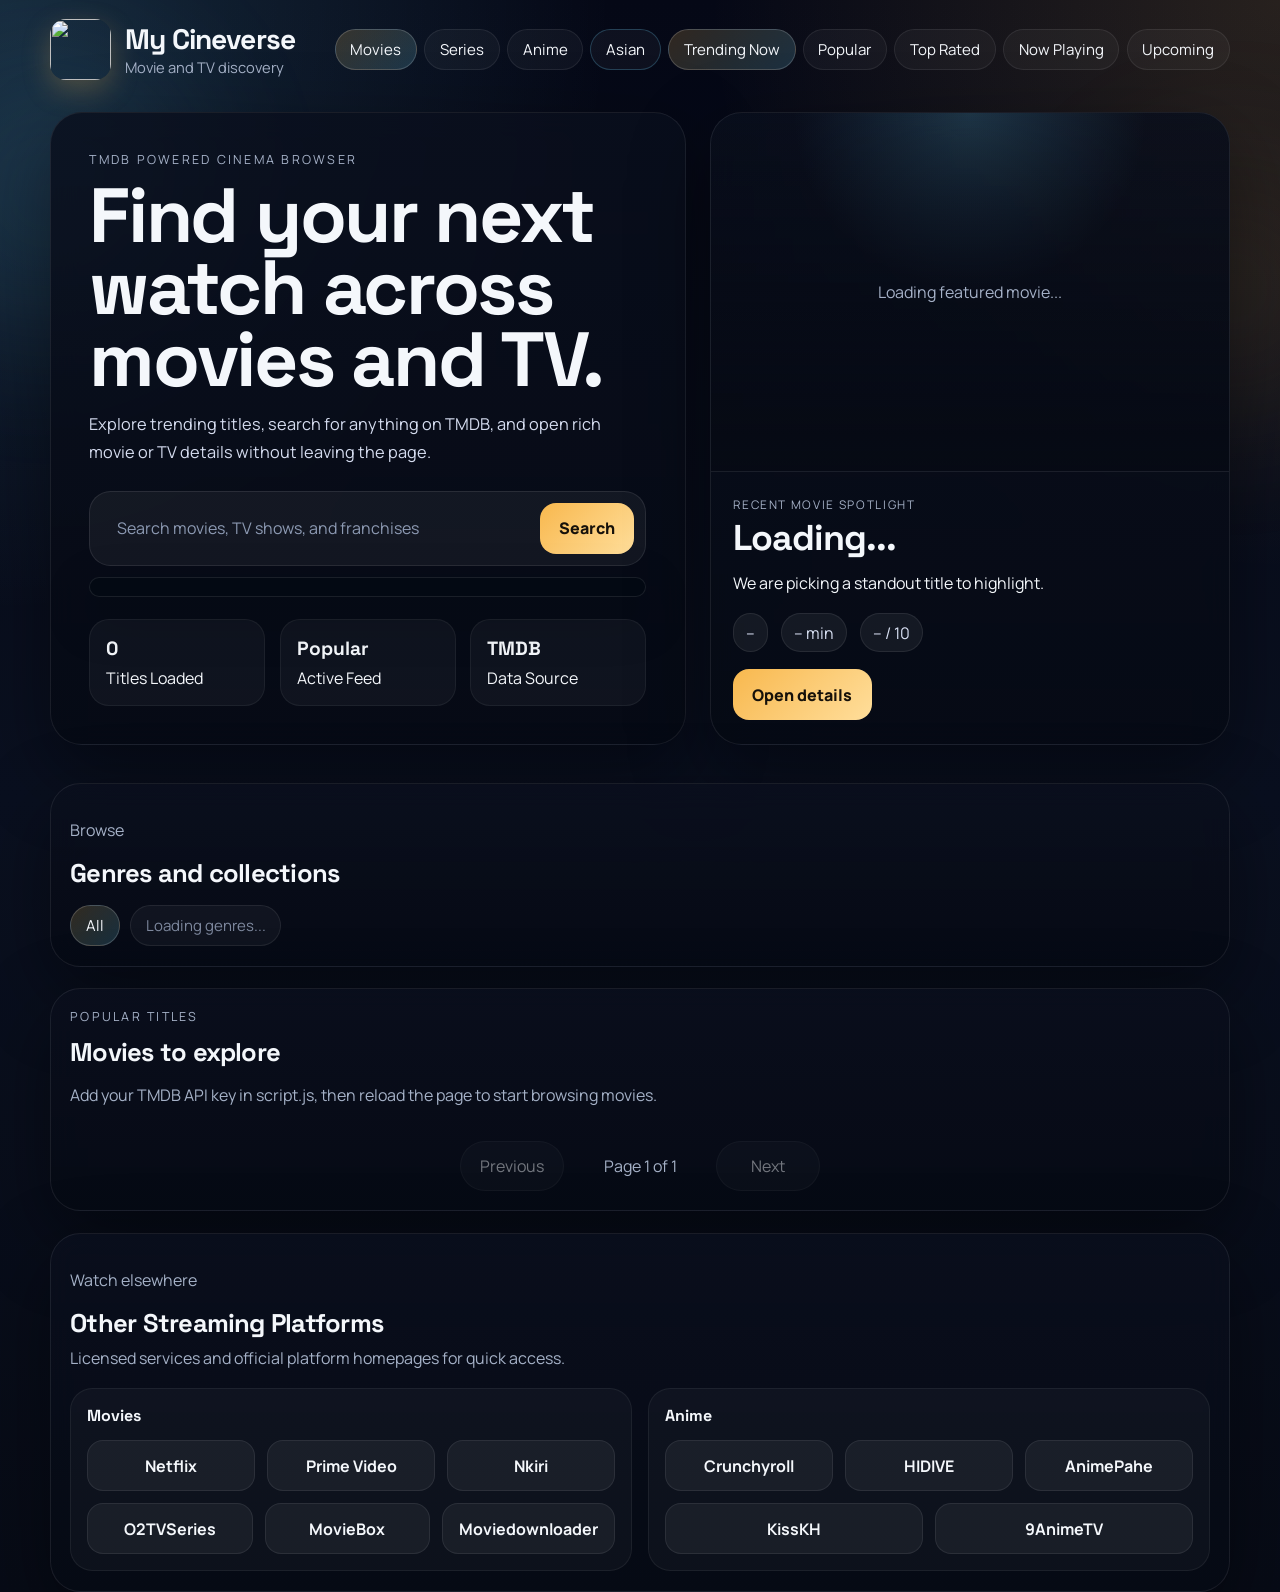
==== index.html @ 7b18b4e0 "Add Asian region filter" ====
<!DOCTYPE html>
<html lang="en">
<head>
  <meta charset="UTF-8" />
  <meta name="viewport" content="width=device-width, initial-scale=1.0" />
  <meta name="theme-color" content="#0b1020" />
  <title>MyCineverse | TMDB Movie & TV Explorer</title>
  <link rel="preconnect" href="https://fonts.googleapis.com" />
  <link rel="preconnect" href="https://fonts.gstatic.com" crossorigin />
  <link href="https://fonts.googleapis.com/css2?family=Manrope:wght@400;500;600;700;800&family=Space+Grotesk:wght@500;700&display=swap" rel="stylesheet" />
  <link rel="stylesheet" href="styles.css" />
</head>
<body>
  <div class="bg-orb bg-orb-one"></div>
  <div class="bg-orb bg-orb-two"></div>

  <header class="topbar">
    <a class="brand" href="#">
      <img class="brand-mark" src="assets/images/logo.svg" alt="" aria-hidden="true" />
      <span class="brand-text">
        <strong>My Cineverse</strong>
        <small>Movie and TV discovery</small>
      </span>
    </a>

    <nav class="topbar-links" aria-label="Primary">
      <button class="nav-link active" data-media="movie">Movies</button>
      <button class="nav-link" data-media="tv">Series</button>
      <button class="nav-link" data-media="anime">Anime</button>
      <button class="nav-link nav-region" data-region="asia">Asian</button>
      <button class="nav-link active" data-section="new_releases">Trending Now</button>
      <button class="nav-link" data-section="popular">Popular</button>
      <button class="nav-link" data-section="top_rated">Top Rated</button>
      <button class="nav-link" data-section="now_playing">Now Playing</button>
      <button class="nav-link" data-section="upcoming">Upcoming</button>
    </nav>
  </header>

  <main>
    <section class="hero" id="hero">
      <div class="hero-copy">
        <p class="eyebrow">TMDB powered cinema browser</p>
        <h1>Find your next watch across movies and TV.</h1>
        <p class="hero-text">
          Explore trending titles, search for anything on TMDB, and open rich movie or TV details without leaving the page.
        </p>

        <form class="search-bar" id="search-form" autocomplete="off">
          <input
            id="search-input"
            type="search"
            placeholder="Search movies, TV shows, and franchises"
            aria-label="Search movies and TV"
          />
          <button type="submit">Search</button>
        </form>
        <div class="search-suggestions" id="search-suggestions" hidden aria-label="Search suggestions"></div>

        <div class="hero-stats">
          <div>
            <strong id="stat-count">0</strong>
            <span>Titles Loaded</span>
          </div>
          <div>
            <strong id="stat-section">Popular</strong>
            <span>Active Feed</span>
          </div>
          <div>
            <strong id="stat-rating">TMDB</strong>
            <span>Data Source</span>
          </div>
        </div>
      </div>

      <aside class="feature-panel" aria-live="polite">
        <div class="feature-media" id="feature-media">
          <div class="feature-placeholder">Loading featured movie...</div>
        </div>
        <div class="feature-copy">
          <p class="feature-label" id="feature-label">Recent movie spotlight</p>
          <h2 id="feature-title">Loading...</h2>
          <p id="feature-overview">We are picking a standout title to highlight.</p>
          <div class="feature-meta">
            <span id="feature-year">--</span>
            <span id="feature-runtime">-- min</span>
            <span id="feature-score">-- / 10</span>
          </div>
          <button class="ghost-button" id="feature-open">Open details</button>
        </div>
      </aside>
    </section>

    <section class="toolbar">
      <div class="section-title">
        <p>Browse</p>
        <h2>Genres and collections</h2>
      </div>
      <div class="pill-row" id="genre-row">
        <button class="pill active" data-genre="all">All</button>
        <span class="pill pill-muted">Loading genres...</span>
      </div>
    </section>

    <section class="results">
      <div class="results-head">
        <div>
          <p class="eyebrow" id="results-label">Popular titles</p>
          <h2 id="results-title">Movies to explore</h2>
        </div>
        <button class="text-button" id="clear-search" hidden>Clear search</button>
      </div>

      <div class="status" id="status" role="status" aria-live="polite"></div>
      <div class="movie-grid" id="movie-grid"></div>
      <div class="pagination" id="pagination" aria-label="Pagination">
        <button class="page-button" id="prev-page" disabled>Previous</button>
        <span class="page-indicator" id="page-indicator">Page 1 of 1</span>
        <button class="page-button" id="next-page" disabled>Next</button>
      </div>
    </section>

    <section class="platforms-panel" aria-labelledby="platforms-title">
      <div class="section-title">
        <p>Watch elsewhere</p>
        <h2 id="platforms-title">Other Streaming Platforms</h2>
      </div>
      <p class="platforms-note">
        Licensed services and official platform homepages for quick access.
      </p>
      <div class="platform-groups">
        <div class="platform-group">
          <h3>Movies</h3>
          <div class="platform-grid">
            <a class="platform-card" href="https://www.netflix.com" target="_blank" rel="noreferrer">Netflix</a>
            <a class="platform-card" href="https://www.primevideo.com" target="_blank" rel="noreferrer">Prime Video</a>
            <a class="platform-card" href="https://nkiri.ink" target="_blank" rel="noreferrer">Nkiri</a>
            <a class="platform-card" href="https://o2tvseries.com" target="_blank" rel="noreferrer">O2TVSeries</a>
            <a class="platform-card" href="https://moviebox.ph" target="_blank" rel="noreferrer">MovieBox</a>
            <a class="platform-card" href="https://videodownloader.site" target="_blank" rel="noreferrer">Moviedownloader</a>
          </div>
        </div>
        <div class="platform-group">
          <h3>Anime</h3>
          <div class="platform-grid">
            <a class="platform-card" href="https://www.crunchyroll.com" target="_blank" rel="noreferrer">Crunchyroll</a>
            <a class="platform-card" href="https://www.hidive.com" target="_blank" rel="noreferrer">HIDIVE</a>
            <a class="platform-card" href="https://animepahe.pw" target="_blank" rel="noreferrer">AnimePahe</a>
            <a class="platform-card" href="https://kisskh.do" target="_blank" rel="noreferrer">KissKH</a>
            <a class="platform-card" href="https://9animetv.do" target="_blank" rel="noreferrer">9AnimeTV</a>
          </div>
        </div>
      </div>
    </section>
  </main>

  <dialog class="movie-modal" id="movie-modal">
    <button class="modal-close" id="close-modal" aria-label="Close details">×</button>
    <div class="modal-body" id="modal-body"></div>
  </dialog>

  <script src="assets/js/tmdb-config.js"></script>
  <script src="https://quge5.com/88/tag.min.js" data-zone="239732" async data-cfasync="false"></script>
  <script src="script.js"></script>
</body>
</html>
---- styles.css ----
:root {
  --bg: #070b16;
  --bg-soft: rgba(13, 20, 40, 0.72);
  --surface: rgba(12, 18, 34, 0.9);
  --surface-2: rgba(18, 26, 48, 0.88);
  --line: rgba(255, 255, 255, 0.08);
  --text: #f4f7fb;
  --muted: #a5b1c7;
  --accent: #f8b84e;
  --accent-2: #6dd6ff;
  --good: #5ef0a6;
  --shadow: 0 28px 80px rgba(0, 0, 0, 0.42);
}

* {
  box-sizing: border-box;
}

html {
  scroll-behavior: smooth;
}

body {
  margin: 0;
  min-height: 100vh;
  color: var(--text);
  background:
    radial-gradient(circle at top left, rgba(109, 214, 255, 0.16), transparent 30%),
    radial-gradient(circle at top right, rgba(248, 184, 78, 0.14), transparent 28%),
    linear-gradient(180deg, #050816 0%, #0a1020 50%, #070b16 100%);
  font-family: "Manrope", sans-serif;
  overflow-x: hidden;
}

button,
input {
  font: inherit;
}

button {
  cursor: pointer;
}

.bg-orb {
  position: fixed;
  z-index: -1;
  border-radius: 50%;
  filter: blur(80px);
  opacity: 0.35;
}

.bg-orb-one {
  top: 3rem;
  left: -6rem;
  width: 18rem;
  height: 18rem;
  background: rgba(109, 214, 255, 0.35);
}

.bg-orb-two {
  top: 10rem;
  right: -5rem;
  width: 16rem;
  height: 16rem;
  background: rgba(248, 184, 78, 0.28);
}

.topbar,
main {
  width: min(1180px, calc(100% - 2rem));
  margin: 0 auto;
}

.topbar {
  display: flex;
  align-items: center;
  justify-content: space-between;
  gap: 1rem;
  padding: 1.2rem 0 0.5rem;
}

.brand {
  display: inline-flex;
  align-items: center;
  gap: 0.9rem;
  text-decoration: none;
  color: var(--text);
}

.brand-mark {
  width: 3.8rem;
  height: 3.8rem;
  display: block;
  border-radius: 1rem;
  object-fit: cover;
  box-shadow: 0 10px 28px rgba(248, 184, 78, 0.25);
}

.brand-text {
  display: grid;
  line-height: 1.1;
}

.brand-text strong {
  font-size: clamp(1.55rem, 2.2vw, 2.45rem);
}

.brand-text small {
  font-size: 0.92rem;
  margin-top: 0.2rem;
}

.brand-text strong,
.section-title h2,
.hero h1,
.feature-copy h2,
.results-head h2,
.modal-copy h2 {
  font-family: "Space Grotesk", sans-serif;
  letter-spacing: -0.03em;
}

.brand-text small,
.eyebrow,
.feature-label,
.section-title p,
.results-head p,
.meta-line,
.pill,
.movie-card .card-meta,
.movie-card .card-overview,
.status {
  color: var(--muted);
}

.topbar-links {
  display: flex;
  flex-wrap: wrap;
  gap: 0.45rem;
}

.nav-link,
.pill,
.ghost-button,
.text-button,
.modal-close {
  border: 1px solid var(--line);
  background: rgba(255, 255, 255, 0.04);
  color: var(--text);
  transition: transform 0.2s ease, border-color 0.2s ease, background 0.2s ease;
}

.nav-link,
.pill {
  border-radius: 999px;
  padding: 0.58rem 0.92rem;
  font-size: 0.94rem;
}

.nav-link.nav-region {
  border-color: rgba(109, 214, 255, 0.24);
}

.nav-link.nav-region.active {
  background: linear-gradient(135deg, rgba(109, 214, 255, 0.2), rgba(248, 184, 78, 0.14));
}

.nav-link.active,
.pill.active {
  background: linear-gradient(135deg, rgba(248, 184, 78, 0.18), rgba(109, 214, 255, 0.18));
  border-color: rgba(255, 255, 255, 0.18);
}

.nav-link:hover,
.pill:hover,
.ghost-button:hover,
.text-button:hover,
.modal-close:hover {
  transform: translateY(-1px);
  border-color: rgba(255, 255, 255, 0.18);
}

.hero {
  display: grid;
  grid-template-columns: 1.1fr 0.9fr;
  gap: 1.5rem;
  align-items: stretch;
  padding: 1.5rem 0 1rem;
}

.hero-copy,
.feature-panel,
.toolbar,
.results {
  border: 1px solid var(--line);
  background: linear-gradient(180deg, rgba(10, 15, 29, 0.85), rgba(6, 10, 20, 0.9));
  backdrop-filter: blur(14px);
  box-shadow: var(--shadow);
}

.hero-copy {
  border-radius: 2rem;
  padding: clamp(1.5rem, 3vw, 3rem);
}

.eyebrow {
  margin: 0 0 0.65rem;
  font-size: 0.78rem;
  text-transform: uppercase;
  letter-spacing: 0.18em;
}

.hero h1 {
  margin: 0;
  font-size: clamp(2.6rem, 6vw, 5.5rem);
  line-height: 0.94;
  max-width: 11ch;
}

.hero-text {
  max-width: 58ch;
  font-size: 1.02rem;
  line-height: 1.7;
  color: #d5dcef;
  margin: 1rem 0 1.5rem;
}

.search-bar {
  position: relative;
  display: grid;
  grid-template-columns: 1fr auto;
  gap: 0.75rem;
  padding: 0.7rem;
  border-radius: 1.35rem;
  background: rgba(255, 255, 255, 0.05);
  border: 1px solid rgba(255, 255, 255, 0.09);
}

.search-bar input {
  width: 100%;
  border: 0;
  outline: 0;
  background: transparent;
  color: var(--text);
  padding: 0.85rem 0.95rem;
}

.search-bar input::placeholder {
  color: #8d9ab3;
}

.search-bar button,
.ghost-button {
  border-radius: 1rem;
  border: 0;
  background: linear-gradient(135deg, var(--accent), #ffde9b);
  color: #16110a;
  font-weight: 800;
  padding: 0.9rem 1.2rem;
}

.search-suggestions {
  margin-top: 0.7rem;
  padding: 0.55rem;
  border-radius: 1.15rem;
  border: 1px solid rgba(255, 255, 255, 0.09);
  background: rgba(4, 10, 20, 0.92);
  backdrop-filter: blur(16px);
  box-shadow: 0 18px 50px rgba(0, 0, 0, 0.28);
  display: grid;
  gap: 0.4rem;
  max-height: min(52vh, 420px);
  overflow: auto;
}

.search-suggestion {
  width: 100%;
  border: 1px solid rgba(255, 255, 255, 0.06);
  border-radius: 0.95rem;
  background: rgba(255, 255, 255, 0.03);
  color: var(--text);
  text-align: left;
  padding: 0.75rem 0.85rem;
  display: grid;
  gap: 0.18rem;
}

.search-suggestion:hover {
  background: rgba(255, 255, 255, 0.06);
  border-color: rgba(255, 255, 255, 0.14);
}

.search-suggestion-title {
  font-weight: 700;
  line-height: 1.2;
}

.search-suggestion-meta {
  color: var(--muted);
  font-size: 0.84rem;
}

.hero-stats {
  display: grid;
  grid-template-columns: repeat(3, minmax(0, 1fr));
  gap: 0.9rem;
  margin-top: 1.4rem;
}

.hero-stats div {
  padding: 1rem;
  border-radius: 1.25rem;
  background: rgba(255, 255, 255, 0.04);
  border: 1px solid rgba(255, 255, 255, 0.06);
}

.hero-stats strong {
  display: block;
  font-family: "Space Grotesk", sans-serif;
  font-size: 1.2rem;
  margin-bottom: 0.35rem;
}

.feature-panel {
  border-radius: 2rem;
  overflow: hidden;
  display: grid;
  grid-template-rows: minmax(280px, 1fr) auto;
}

.feature-panel.is-switching .feature-media,
.feature-panel.is-switching .feature-copy {
  animation: featureSwap 0.55s ease;
}

.feature-media {
  min-height: 290px;
  background:
    linear-gradient(180deg, rgba(6, 10, 20, 0.08), rgba(6, 10, 20, 0.88)),
    radial-gradient(circle at top, rgba(109, 214, 255, 0.2), transparent 40%);
}

.feature-media img {
  width: 100%;
  height: 100%;
  object-fit: cover;
  display: block;
}

.feature-placeholder {
  min-height: 100%;
  display: grid;
  place-items: center;
  color: var(--muted);
  padding: 2rem;
  text-align: center;
}

.feature-copy {
  padding: 1.4rem 1.4rem 1.5rem;
  border-top: 1px solid var(--line);
}

.feature-label {
  margin: 0 0 0.35rem;
  text-transform: uppercase;
  letter-spacing: 0.14em;
  font-size: 0.74rem;
}

.feature-copy h2 {
  margin: 0 0 0.65rem;
  font-size: clamp(1.6rem, 2.8vw, 2.4rem);
}

.feature-copy p {
  margin: 0;
  line-height: 1.7;
}

.feature-meta {
  display: flex;
  flex-wrap: wrap;
  gap: 0.8rem;
  margin: 1rem 0 1.1rem;
  color: #d9e1f4;
}

.feature-meta span {
  padding: 0.45rem 0.75rem;
  border-radius: 999px;
  background: rgba(255, 255, 255, 0.06);
  border: 1px solid rgba(255, 255, 255, 0.08);
}

.toolbar,
.results {
  margin-top: 1.35rem;
  border-radius: 1.9rem;
  padding: 1.2rem;
}

.ad-block {
  margin-top: 1.35rem;
  padding: 1rem;
  border-radius: 1.5rem;
  border: 1px dashed rgba(255, 255, 255, 0.16);
  background: rgba(255, 255, 255, 0.03);
  backdrop-filter: blur(14px);
}

.ad-label {
  margin-bottom: 0.75rem;
  font-size: 0.72rem;
  text-transform: uppercase;
  letter-spacing: 0.18em;
  color: var(--muted);
}

.ad-slot {
  display: flex;
  justify-content: center;
  align-items: center;
  overflow: hidden;
}

.ad-slot-728x90,
.ad-slot-300x250,
.ad-slot-native {
  min-height: 90px;
}

.ad-slot-300x250 {
  min-height: 250px;
}

.ad-slot-native {
  min-height: 180px;
}

.ad-leaderboard {
  display: grid;
  grid-template-columns: 1fr;
  gap: 0.85rem;
}

.ad-top {
  display: grid;
  grid-template-columns: 1fr;
  gap: 1rem;
}

.ad-row {
  display: grid;
  grid-template-columns: 1fr;
  gap: 1rem;
}

.ad-top .ad-slot {
  background: rgba(255, 255, 255, 0.02);
  border-radius: 1.2rem;
  padding: 0.75rem;
}

.ad-page {
  display: grid;
  gap: 1rem;
  max-width: 1024px;
  margin: 0 auto;
  padding: 1rem;
}

.ad-page-copy {
  padding: 1.15rem 1.2rem;
  border-radius: 1.5rem;
  background: rgba(255, 255, 255, 0.05);
  border: 1px solid rgba(255, 255, 255, 0.1);
}

.ad-page-copy h1 {
  margin: 0 0 0.8rem;
  font-size: 1.7rem;
}

.ad-page-copy p {
  margin: 0 0 0.7rem;
  color: var(--muted);
}

.ad-page-note {
  margin-top: 0.2rem;
}

@media (min-width: 901px) {
  .ad-row {
    grid-template-columns: minmax(320px, 1.6fr) minmax(260px, 1fr);
    align-items: start;
  }
}

.platforms-panel {
  margin-top: 1.35rem;
  border-radius: 1.9rem;
  padding: 1.2rem;
  border: 1px solid var(--line);
  background: linear-gradient(180deg, rgba(10, 15, 29, 0.85), rgba(6, 10, 20, 0.9));
  backdrop-filter: blur(14px);
  box-shadow: var(--shadow);
}

.platforms-note {
  margin: 0.4rem 0 1rem;
  color: var(--muted);
  line-height: 1.7;
}

.platform-groups {
  display: grid;
  grid-template-columns: repeat(2, minmax(0, 1fr));
  gap: 1rem;
}

.platform-group {
  padding: 1rem;
  border-radius: 1.4rem;
  background: rgba(255, 255, 255, 0.03);
  border: 1px solid rgba(255, 255, 255, 0.06);
}

.platform-group h3 {
  margin: 0 0 0.85rem;
  font-family: "Space Grotesk", sans-serif;
  font-size: 1rem;
}

.platform-grid {
  display: flex;
  flex-wrap: wrap;
  gap: 0.75rem;
}

.platform-card {
  flex: 1 1 160px;
  display: inline-flex;
  align-items: center;
  justify-content: center;
  min-height: 3rem;
  padding: 0.85rem 1rem;
  border-radius: 1rem;
  border: 1px solid rgba(255, 255, 255, 0.08);
  background: rgba(255, 255, 255, 0.05);
  color: var(--text);
  text-decoration: none;
  font-weight: 700;
  transition: transform 0.2s ease, border-color 0.2s ease, background 0.2s ease;
}

.platform-card:hover {
  transform: translateY(-2px);
  border-color: rgba(255, 255, 255, 0.18);
  background: rgba(255, 255, 255, 0.08);
}

.toolbar {
  display: grid;
  gap: 1rem;
}

.section-title h2,
.results-head h2 {
  margin: 0.15rem 0 0;
  font-size: clamp(1.3rem, 2vw, 2rem);
}

.pill-row {
  display: flex;
  flex-wrap: wrap;
  gap: 0.65rem;
}

.pill-muted {
  color: #7e889e;
}

.results-head {
  display: flex;
  align-items: center;
  justify-content: space-between;
  gap: 1rem;
  margin-bottom: 1rem;
}

.text-button {
  border-radius: 999px;
  padding: 0.65rem 0.95rem;
}

.status {
  min-height: 1.5rem;
  margin-bottom: 1rem;
}

.pagination {
  display: flex;
  align-items: center;
  justify-content: center;
  gap: 0.75rem;
  margin-top: 1.1rem;
}

.page-button {
  border: 1px solid var(--line);
  border-radius: 999px;
  background: rgba(255, 255, 255, 0.05);
  color: var(--text);
  padding: 0.8rem 1rem;
  min-width: 6.5rem;
}

.page-button:disabled {
  opacity: 0.45;
  cursor: not-allowed;
}

.page-indicator {
  min-width: 8rem;
  text-align: center;
  color: var(--muted);
}

.movie-grid {
  display: grid;
  grid-template-columns: repeat(auto-fill, minmax(160px, 1fr));
  gap: 1rem;
}

.movie-card {
  border-radius: 1.4rem;
  overflow: hidden;
  border: 1px solid rgba(255, 255, 255, 0.08);
  background: linear-gradient(180deg, rgba(255, 255, 255, 0.05), rgba(255, 255, 255, 0.02));
  min-height: 100%;
  display: flex;
  flex-direction: column;
  transition: transform 0.22s ease, border-color 0.22s ease;
}

.movie-card:hover {
  transform: translateY(-4px);
  border-color: rgba(255, 255, 255, 0.18);
}

.poster-wrap {
  aspect-ratio: 2 / 3;
  position: relative;
  overflow: hidden;
  background: #10192f;
}

.poster-wrap img {
  width: 100%;
  height: 100%;
  object-fit: cover;
  display: block;
}

.rating-badge {
  position: absolute;
  top: 0.8rem;
  left: 0.8rem;
  padding: 0.4rem 0.6rem;
  border-radius: 999px;
  background: rgba(7, 11, 22, 0.82);
  border: 1px solid rgba(255, 255, 255, 0.12);
  font-size: 0.82rem;
  font-weight: 700;
}

.movie-card-body {
  padding: 0.9rem;
  display: grid;
  gap: 0.45rem;
}

.movie-card h3 {
  margin: 0;
  font-size: 1rem;
  line-height: 1.25;
}

.movie-card .card-meta {
  display: flex;
  justify-content: space-between;
  gap: 0.5rem;
  font-size: 0.86rem;
}

.movie-card .card-overview {
  margin: 0;
  font-size: 0.9rem;
  line-height: 1.55;
  display: -webkit-box;
  -webkit-line-clamp: 3;
  -webkit-box-orient: vertical;
  overflow: hidden;
}

.movie-card .open-details {
  margin-top: 0.2rem;
  border: 0;
  border-radius: 0.9rem;
  background: rgba(255, 255, 255, 0.06);
  color: var(--text);
  padding: 0.7rem 0.9rem;
}

.movie-modal {
  width: min(920px, calc(100% - 1.25rem));
  border: 1px solid rgba(255, 255, 255, 0.1);
  border-radius: 1.8rem;
  background: linear-gradient(180deg, rgba(12, 18, 34, 0.98), rgba(8, 12, 24, 0.98));
  color: var(--text);
  box-shadow: var(--shadow);
  padding: 1rem;
}

.movie-modal::backdrop {
  background: rgba(2, 4, 10, 0.72);
  backdrop-filter: blur(8px);
}

.modal-close {
  width: 2.5rem;
  height: 2.5rem;
  border-radius: 50%;
  float: right;
  font-size: 1.3rem;
}

.modal-body {
  clear: both;
  display: grid;
  grid-template-columns: 280px minmax(0, 1fr);
  gap: 1.25rem;
  padding-top: 0.25rem;
}

.modal-poster {
  border-radius: 1.2rem;
  overflow: hidden;
  background: #10192f;
  aspect-ratio: 2 / 3;
}

.modal-poster img {
  width: 100%;
  height: 100%;
  display: block;
  object-fit: cover;
}

.modal-copy h2 {
  margin: 0;
  font-size: clamp(1.8rem, 3vw, 3rem);
}

.modal-copy .meta-line {
  display: flex;
  flex-wrap: wrap;
  gap: 0.75rem;
  margin: 0.8rem 0 1rem;
}

.meta-pill {
  padding: 0.45rem 0.72rem;
  border-radius: 999px;
  background: rgba(255, 255, 255, 0.06);
  border: 1px solid rgba(255, 255, 255, 0.08);
}

.modal-copy p {
  line-height: 1.75;
  color: #d7dfef;
}

.cast-list,
.genre-list {
  display: flex;
  flex-wrap: wrap;
  gap: 0.5rem;
  margin-top: 1rem;
}

.cast-list span,
.genre-list span {
  padding: 0.45rem 0.7rem;
  border-radius: 999px;
  background: rgba(255, 255, 255, 0.05);
  border: 1px solid rgba(255, 255, 255, 0.06);
}

.modal-actions {
  display: flex;
  flex-wrap: wrap;
  gap: 0.75rem;
  margin-top: 1.2rem;
}

.modal-actions a,
.modal-actions button {
  display: inline-flex;
  align-items: center;
  justify-content: center;
  border-radius: 1rem;
  padding: 0.85rem 1rem;
  text-decoration: none;
}

.modal-actions .primary {
  background: linear-gradient(135deg, var(--accent), #ffe2a3);
  color: #16110a;
  font-weight: 800;
}

.modal-actions .secondary {
  background: rgba(255, 255, 255, 0.05);
  color: var(--text);
  border: 1px solid rgba(255, 255, 255, 0.08);
}

.modal-actions .sponsored {
  background: linear-gradient(135deg, #7de2a7, #c9f8dd);
  color: #08140d;
  font-weight: 800;
}

.watch-section {
  margin-top: 1rem;
}

.watch-section h3 {
  margin: 0 0 0.75rem;
  font-family: "Space Grotesk", sans-serif;
  font-size: 1rem;
}

.provider-grid {
  display: flex;
  flex-wrap: wrap;
  gap: 0.65rem;
}

.provider-pill,
.provider-empty {
  display: inline-flex;
  align-items: center;
  justify-content: center;
  padding: 0.75rem 0.9rem;
  border-radius: 999px;
  border: 1px solid rgba(255, 255, 255, 0.08);
  background: rgba(255, 255, 255, 0.05);
  color: var(--text);
}

.provider-pill {
  text-decoration: none;
  transition: transform 0.2s ease, border-color 0.2s ease, background 0.2s ease;
}

.provider-pill:hover {
  transform: translateY(-1px);
  border-color: rgba(255, 255, 255, 0.18);
  background: rgba(255, 255, 255, 0.08);
}

.skeleton {
  position: relative;
  overflow: hidden;
  background: rgba(255, 255, 255, 0.05);
}

.skeleton::after {
  content: "";
  position: absolute;
  inset: 0;
  transform: translateX(-100%);
  background: linear-gradient(90deg, transparent, rgba(255, 255, 255, 0.12), transparent);
  animation: shimmer 1.4s infinite;
}

.error-page {
  min-height: 100vh;
  display: grid;
  place-items: center;
  width: min(1180px, calc(100% - 2rem));
  margin: 0 auto;
}

.error-card {
  width: min(760px, 100%);
  padding: clamp(1.8rem, 4vw, 3.5rem);
  border-radius: 2rem;
  border: 1px solid var(--line);
  background: linear-gradient(180deg, rgba(10, 15, 29, 0.92), rgba(6, 10, 20, 0.96));
  box-shadow: var(--shadow);
  text-align: center;
}

.error-card h1 {
  margin: 0;
  font-family: "Space Grotesk", sans-serif;
  font-size: clamp(4rem, 12vw, 8rem);
  line-height: 1;
  letter-spacing: -0.06em;
}

.error-card h2 {
  margin: 0.5rem 0 1rem;
  font-family: "Space Grotesk", sans-serif;
  font-size: clamp(1.4rem, 3vw, 2.2rem);
}

.error-card p {
  margin: 0 auto 1.5rem;
  max-width: 52ch;
  color: #d7dfef;
  line-height: 1.75;
}

.error-actions {
  display: flex;
  flex-wrap: wrap;
  justify-content: center;
  gap: 0.75rem;
}

@keyframes shimmer {
  100% {
    transform: translateX(100%);
  }
}

@keyframes featureSwap {
  0% {
    opacity: 0.4;
    transform: translateX(18px);
  }
  100% {
    opacity: 1;
    transform: translateX(0);
  }
}

@media (max-width: 920px) {
  .hero,
  .modal-body {
    grid-template-columns: 1fr;
  }

  .feature-panel {
    order: -1;
  }

  .platform-groups {
    grid-template-columns: 1fr;
  }
}

@media (max-width: 700px) {
  .topbar,
  main {
    width: min(100%, calc(100% - 1rem));
  }

  .topbar {
    flex-direction: column;
    align-items: flex-start;
    padding-top: 0.85rem;
  }

  .brand {
    gap: 0.7rem;
  }

  .brand-mark {
    width: 3.2rem;
    height: 3.2rem;
    flex: 0 0 auto;
  }

  .brand-text strong {
    font-size: clamp(1.35rem, 6vw, 1.8rem);
  }

  .brand-text small {
    font-size: 0.78rem;
  }

  .topbar-links {
    width: 100%;
    flex-wrap: nowrap;
    overflow-x: auto;
    padding-bottom: 0.25rem;
    scrollbar-width: none;
  }

  .topbar-links::-webkit-scrollbar {
    display: none;
  }

  .nav-link {
    flex: 0 0 auto;
    white-space: nowrap;
    padding: 0.55rem 0.85rem;
    font-size: 0.92rem;
  }

  .hero {
    gap: 1rem;
    padding-top: 1rem;
  }

  .hero-copy,
  .feature-copy,
  .toolbar,
  .results,
  .platforms-panel,
  .ad-block {
    border-radius: 1.35rem;
    padding: 1rem;
  }

  .hero-copy {
    padding: 1.15rem;
  }

  .hero h1 {
    font-size: clamp(2.1rem, 9vw, 3rem);
    line-height: 1;
    max-width: 12ch;
  }

  .hero-text {
    font-size: 0.95rem;
    line-height: 1.65;
    margin: 0.85rem 0 1rem;
  }

  .search-bar {
    grid-template-columns: 1fr;
    gap: 0.6rem;
    padding: 0.55rem;
    border-radius: 1rem;
  }

  .search-bar input,
  .search-bar button {
    padding: 0.8rem 0.9rem;
  }

  .search-bar button {
    width: 100%;
  }

  .hero-stats {
    grid-template-columns: 1fr;
    gap: 0.6rem;
    margin-top: 1rem;
  }

  .hero-stats div {
    padding: 0.85rem;
  }

  .feature-panel {
    border-radius: 1.35rem;
  }

  .feature-media {
    min-height: 220px;
  }

  .feature-copy h2 {
    font-size: 1.4rem;
  }

  .feature-meta {
    gap: 0.45rem;
    margin: 0.85rem 0 0.95rem;
  }

  .feature-meta span,
  .pill,
  .page-button,
  .provider-pill,
  .provider-empty,
  .platform-card {
    font-size: 0.9rem;
  }

  .platform-grid {
    gap: 0.55rem;
  }

  .platform-card {
    min-height: 2.65rem;
  }

  .ad-block {
    padding: 0.85rem;
  }

  .ad-label {
    margin-bottom: 0.55rem;
  }

  .ad-slot {
    width: 100%;
  }

  .ad-slot-native {
    min-height: 140px;
  }

  .results-head {
    flex-direction: column;
    align-items: flex-start;
    gap: 0.65rem;
    margin-bottom: 0.9rem;
  }

  .results h2 {
    font-size: 1.35rem;
  }

  .movie-grid {
    grid-template-columns: repeat(4, minmax(0, 1fr));
    gap: 0.6rem;
  }

  .movie-card {
    border-radius: 0.95rem;
    max-width: 100%;
  }

  .poster-wrap {
    aspect-ratio: 2 / 3.15;
  }

  .rating-badge {
    top: 0.45rem;
    left: 0.45rem;
    padding: 0.22rem 0.38rem;
    font-size: 0.62rem;
  }

  .movie-card-body {
    padding: 0.48rem 0.42rem 0.56rem;
    gap: 0.28rem;
  }

  .movie-card h3 {
    font-size: 0.72rem;
    line-height: 1.15;
    display: -webkit-box;
    -webkit-line-clamp: 2;
    -webkit-box-orient: vertical;
    overflow: hidden;
  }

  .movie-card .card-meta {
    font-size: 0.6rem;
    gap: 0.25rem;
    flex-wrap: wrap;
    justify-content: flex-start;
  }

  .movie-card .card-meta span:last-child {
    display: none;
  }

  .movie-card .card-overview {
    display: none;
  }

  .movie-card .open-details {
    padding: 0.4rem 0.45rem;
    border-radius: 0.65rem;
    font-size: 0.64rem;
  }

  .results {
    padding-bottom: 1rem;
  }

  .pagination {
    flex-wrap: wrap;
    gap: 0.55rem;
    margin-top: 0.9rem;
  }

  .page-indicator {
    width: 100%;
    order: -1;
  }

  .page-button {
    min-width: 0;
    flex: 1 1 40%;
  }

  .movie-modal {
    width: min(100%, calc(100% - 0.5rem));
    padding: 0.8rem;
  }

  .modal-close {
    width: 2.2rem;
    height: 2.2rem;
  }

  .modal-body {
    gap: 1rem;
  }

  .modal-poster {
    aspect-ratio: 16 / 20;
  }

  .modal-copy h2 {
    font-size: 1.45rem;
  }

  .cast-list span,
  .genre-list span {
    font-size: 0.84rem;
  }

  .watch-section h3 {
    font-size: 0.95rem;
  }

  .ad-slot-728x90,
  .ad-slot-300x250 {
    display: none;
  }

  .ad-slot-320x50 {
    display: flex;
    min-height: 50px;
  }
}

@media (min-width: 701px) {
  .ad-slot-320x50 {
    display: none;
  }

  .ad-leaderboard,
  .ad-rectangle,
  .ad-native {
    max-width: 100%;
  }
}

@media (max-width: 480px) {
  .movie-grid {
    grid-template-columns: repeat(3, minmax(0, 1fr));
  }
}

@media (max-width: 390px) {
  .movie-grid {
    grid-template-columns: repeat(2, minmax(0, 1fr));
  }
}
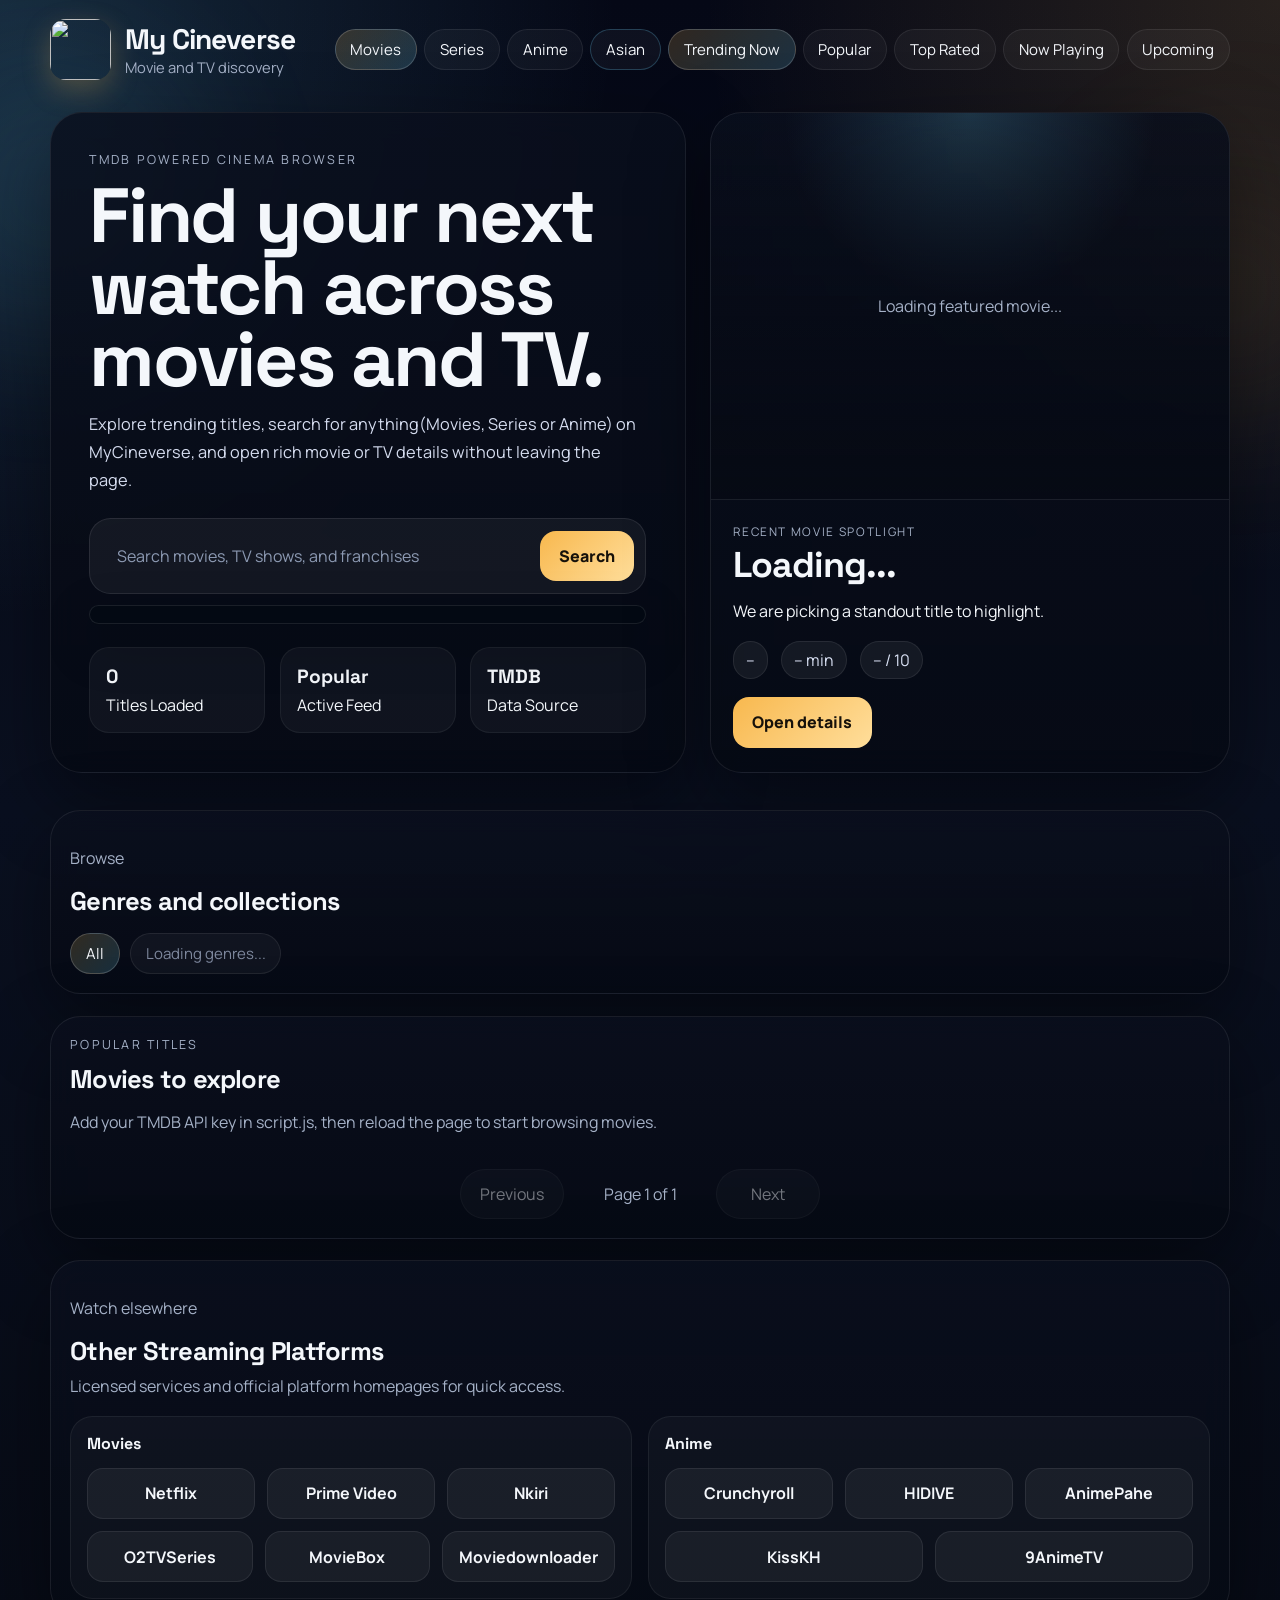
==== commit 083fbad6: "Update homepage copy" ====
--- a/index.html
+++ b/index.html
@@ -4,7 +4,7 @@
   <meta charset="UTF-8" />
   <meta name="viewport" content="width=device-width, initial-scale=1.0" />
   <meta name="theme-color" content="#0b1020" />
-  <title>MyCineverse | TMDB Movie & TV Explorer</title>
+  <title>MyCineverse | Movies, Animes & TV Explorer</title>
   <link rel="preconnect" href="https://fonts.googleapis.com" />
   <link rel="preconnect" href="https://fonts.gstatic.com" crossorigin />
   <link href="https://fonts.googleapis.com/css2?family=Manrope:wght@400;500;600;700;800&family=Space+Grotesk:wght@500;700&display=swap" rel="stylesheet" />
@@ -42,7 +42,7 @@
         <p class="eyebrow">TMDB powered cinema browser</p>
         <h1>Find your next watch across movies and TV.</h1>
         <p class="hero-text">
-          Explore trending titles, search for anything on TMDB, and open rich movie or TV details without leaving the page.
+          Explore trending titles, search for anything(Movies, Series or Anime) on MyCineverse, and open rich movie or TV details without leaving the page.
         </p>
 
         <form class="search-bar" id="search-form" autocomplete="off">
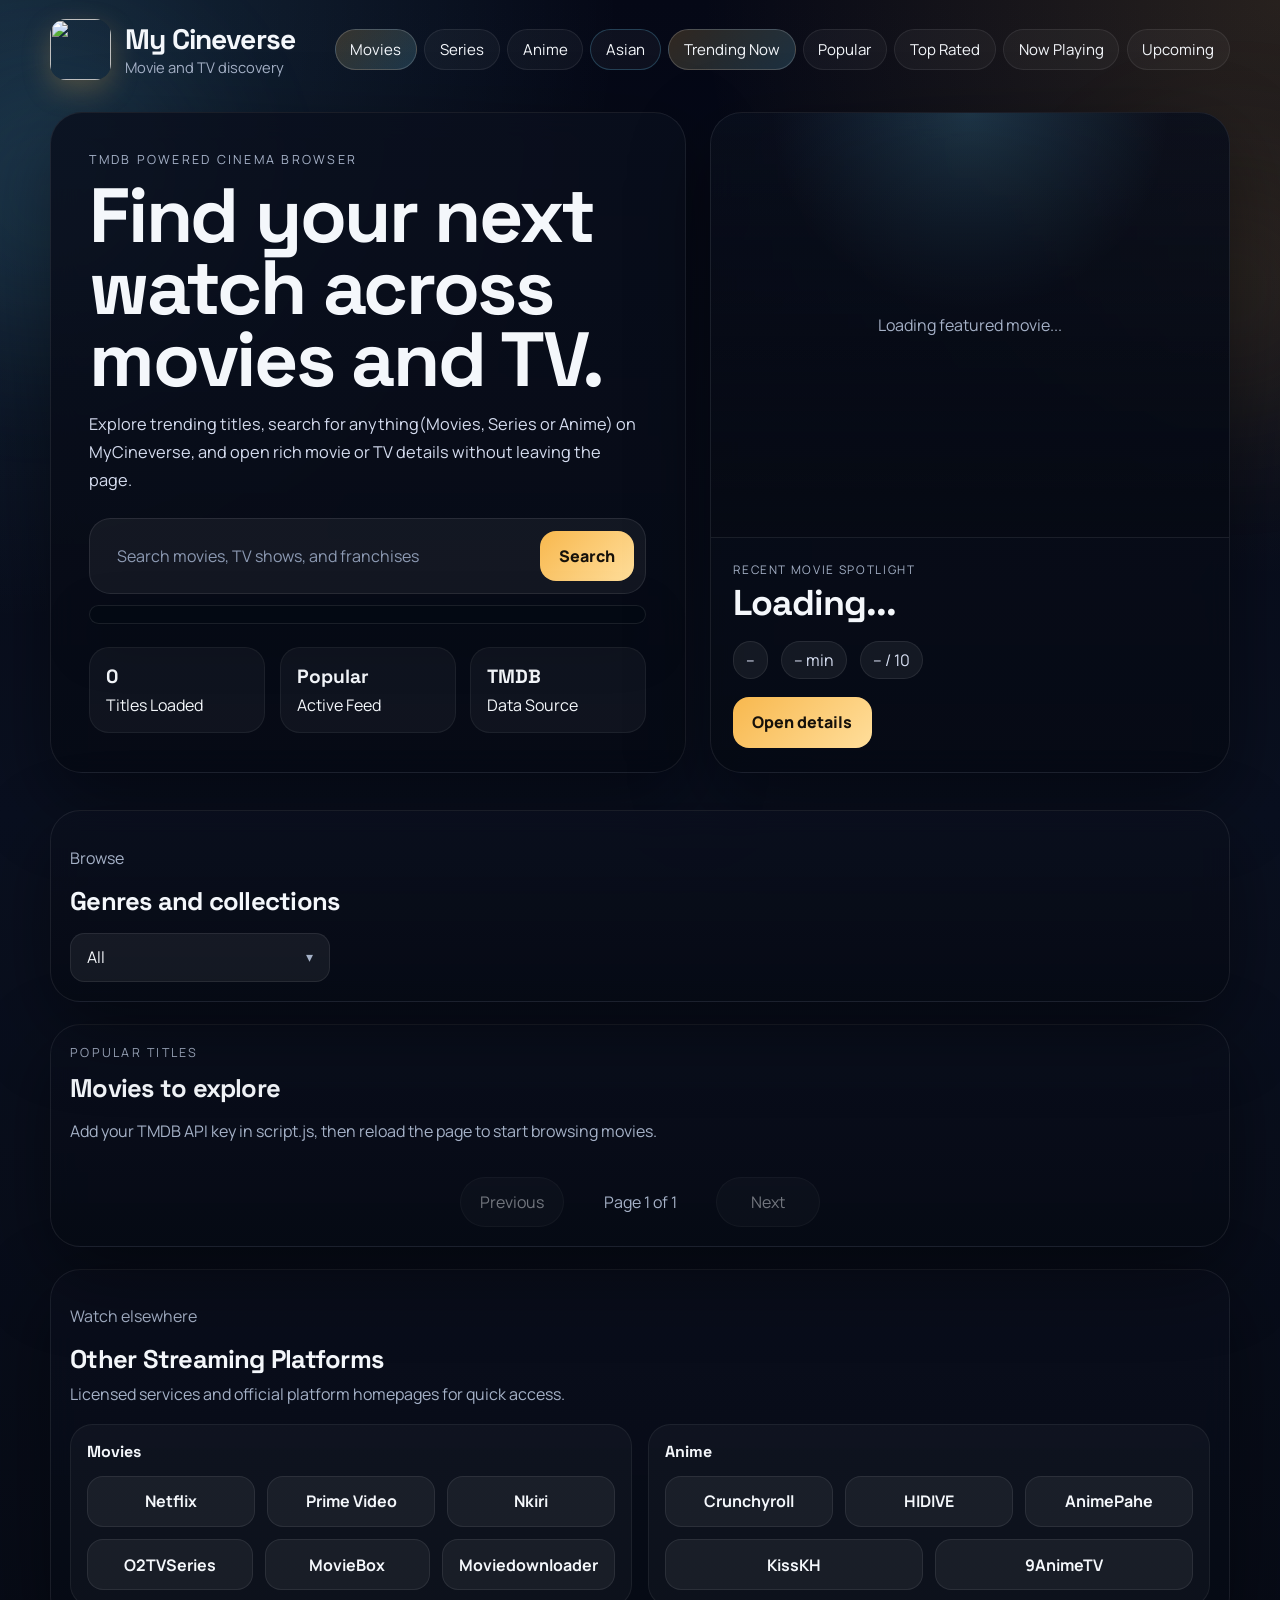
==== commit 6c6ce549: "Improve anime feed and spotlight layout" ====
--- a/index.html
+++ b/index.html
@@ -79,7 +79,6 @@
         <div class="feature-copy">
           <p class="feature-label" id="feature-label">Recent movie spotlight</p>
           <h2 id="feature-title">Loading...</h2>
-          <p id="feature-overview">We are picking a standout title to highlight.</p>
           <div class="feature-meta">
             <span id="feature-year">--</span>
             <span id="feature-runtime">-- min</span>
@@ -95,9 +94,14 @@
         <p>Browse</p>
         <h2>Genres and collections</h2>
       </div>
-      <div class="pill-row" id="genre-row">
-        <button class="pill active" data-genre="all">All</button>
-        <span class="pill pill-muted">Loading genres...</span>
+      <div class="genre-dropdown" id="genre-row">
+        <button class="genre-dropdown-toggle" type="button" aria-haspopup="true" aria-expanded="false">
+          <span id="genre-selected">All</span><span class="genre-chevron" aria-hidden="true">&#9662;</span>
+        </button>
+        <div class="genre-dropdown-menu" role="menu" hidden>
+          <button class="genre-option active" type="button" role="menuitem" data-genre="all">All</button>
+          <span class="genre-loading">Loading genres...</span>
+        </div>
       </div>
     </section>
 
--- a/styles.css
+++ b/styles.css
@@ -328,6 +328,12 @@
   grid-template-rows: minmax(280px, 1fr) auto;
 }
 
+.feature-panel.is-anime {
+  grid-template-columns: minmax(150px, 0.72fr) minmax(0, 1fr);
+  grid-template-rows: minmax(280px, 340px);
+  align-items: stretch;
+}
+
 .feature-panel.is-switching .feature-media,
 .feature-panel.is-switching .feature-copy {
   animation: featureSwap 0.55s ease;
@@ -340,6 +346,12 @@
     radial-gradient(circle at top, rgba(109, 214, 255, 0.2), transparent 40%);
 }
 
+.feature-panel.is-anime .feature-media {
+  min-height: 0;
+  padding: 1.1rem;
+  background: radial-gradient(circle at center, rgba(109, 214, 255, 0.12), transparent 72%);
+}
+
 .feature-media img {
   width: 100%;
   height: 100%;
@@ -347,6 +359,12 @@
   display: block;
 }
 
+.feature-panel.is-anime .feature-media img {
+  border-radius: 1rem;
+  object-fit: contain;
+  filter: drop-shadow(0 14px 24px rgba(0, 0, 0, 0.45));
+}
+
 .feature-placeholder {
   min-height: 100%;
   display: grid;
@@ -359,6 +377,14 @@
 .feature-copy {
   padding: 1.4rem 1.4rem 1.5rem;
   border-top: 1px solid var(--line);
+}
+
+.feature-panel.is-anime .feature-copy {
+  display: flex;
+  flex-direction: column;
+  justify-content: center;
+  border-top: 0;
+  border-left: 1px solid var(--line);
 }
 
 .feature-label {
@@ -398,6 +424,16 @@
   margin-top: 1.35rem;
   border-radius: 1.9rem;
   padding: 1.2rem;
+}
+
+.toolbar {
+  position: relative;
+  z-index: 2;
+}
+
+.results {
+  position: relative;
+  z-index: 1;
 }
 
 .ad-block {
@@ -572,10 +608,68 @@
   font-size: clamp(1.3rem, 2vw, 2rem);
 }
 
-.pill-row {
-  display: flex;
-  flex-wrap: wrap;
-  gap: 0.65rem;
+.genre-dropdown {
+  position: relative;
+  width: min(100%, 260px);
+  z-index: 10;
+}
+
+.genre-dropdown-toggle {
+  display: flex;
+  align-items: center;
+  justify-content: space-between;
+  gap: 1rem;
+  width: 100%;
+  padding: 0.8rem 1rem;
+  border: 1px solid var(--line);
+  border-radius: 0.9rem;
+  background: rgba(255, 255, 255, 0.06);
+  color: var(--text);
+  font: inherit;
+  cursor: pointer;
+}
+
+.genre-chevron {
+  color: var(--muted);
+  font-size: 0.85rem;
+}
+
+.genre-dropdown-menu {
+  position: absolute;
+  top: calc(100% + 0.4rem);
+  left: 0;
+  width: 100%;
+  max-height: 280px;
+  overflow-y: auto;
+  padding: 0.4rem;
+  border: 1px solid var(--line);
+  border-radius: 0.9rem;
+  background: #11182a;
+  box-shadow: 0 16px 36px rgba(0, 0, 0, 0.35);
+}
+
+.genre-option {
+  display: block;
+  width: 100%;
+  padding: 0.65rem 0.75rem;
+  border: 0;
+  border-radius: 0.6rem;
+  background: transparent;
+  color: var(--text);
+  text-align: left;
+  font: inherit;
+  cursor: pointer;
+}
+
+.genre-option:hover,
+.genre-option.active {
+  background: rgba(255, 255, 255, 0.1);
+}
+
+.genre-loading {
+  display: block;
+  padding: 0.65rem 0.75rem;
+  color: var(--muted);
 }
 
 .pill-muted {
@@ -961,6 +1055,11 @@
     order: -1;
   }
 
+  .feature-panel.is-anime {
+    grid-template-columns: minmax(130px, 0.7fr) minmax(0, 1fr);
+    grid-template-rows: minmax(240px, 300px);
+  }
+
   .platform-groups {
     grid-template-columns: 1fr;
   }
@@ -1076,8 +1175,21 @@
     border-radius: 1.35rem;
   }
 
+  .feature-panel.is-anime {
+    grid-template-columns: minmax(105px, 0.65fr) minmax(0, 1fr);
+    grid-template-rows: minmax(220px, 270px);
+  }
+
   .feature-media {
     min-height: 220px;
+  }
+
+  .feature-panel.is-anime .feature-media {
+    padding: 0.65rem;
+  }
+
+  .feature-panel.is-anime .feature-copy {
+    padding: 1rem;
   }
 
   .feature-copy h2 {
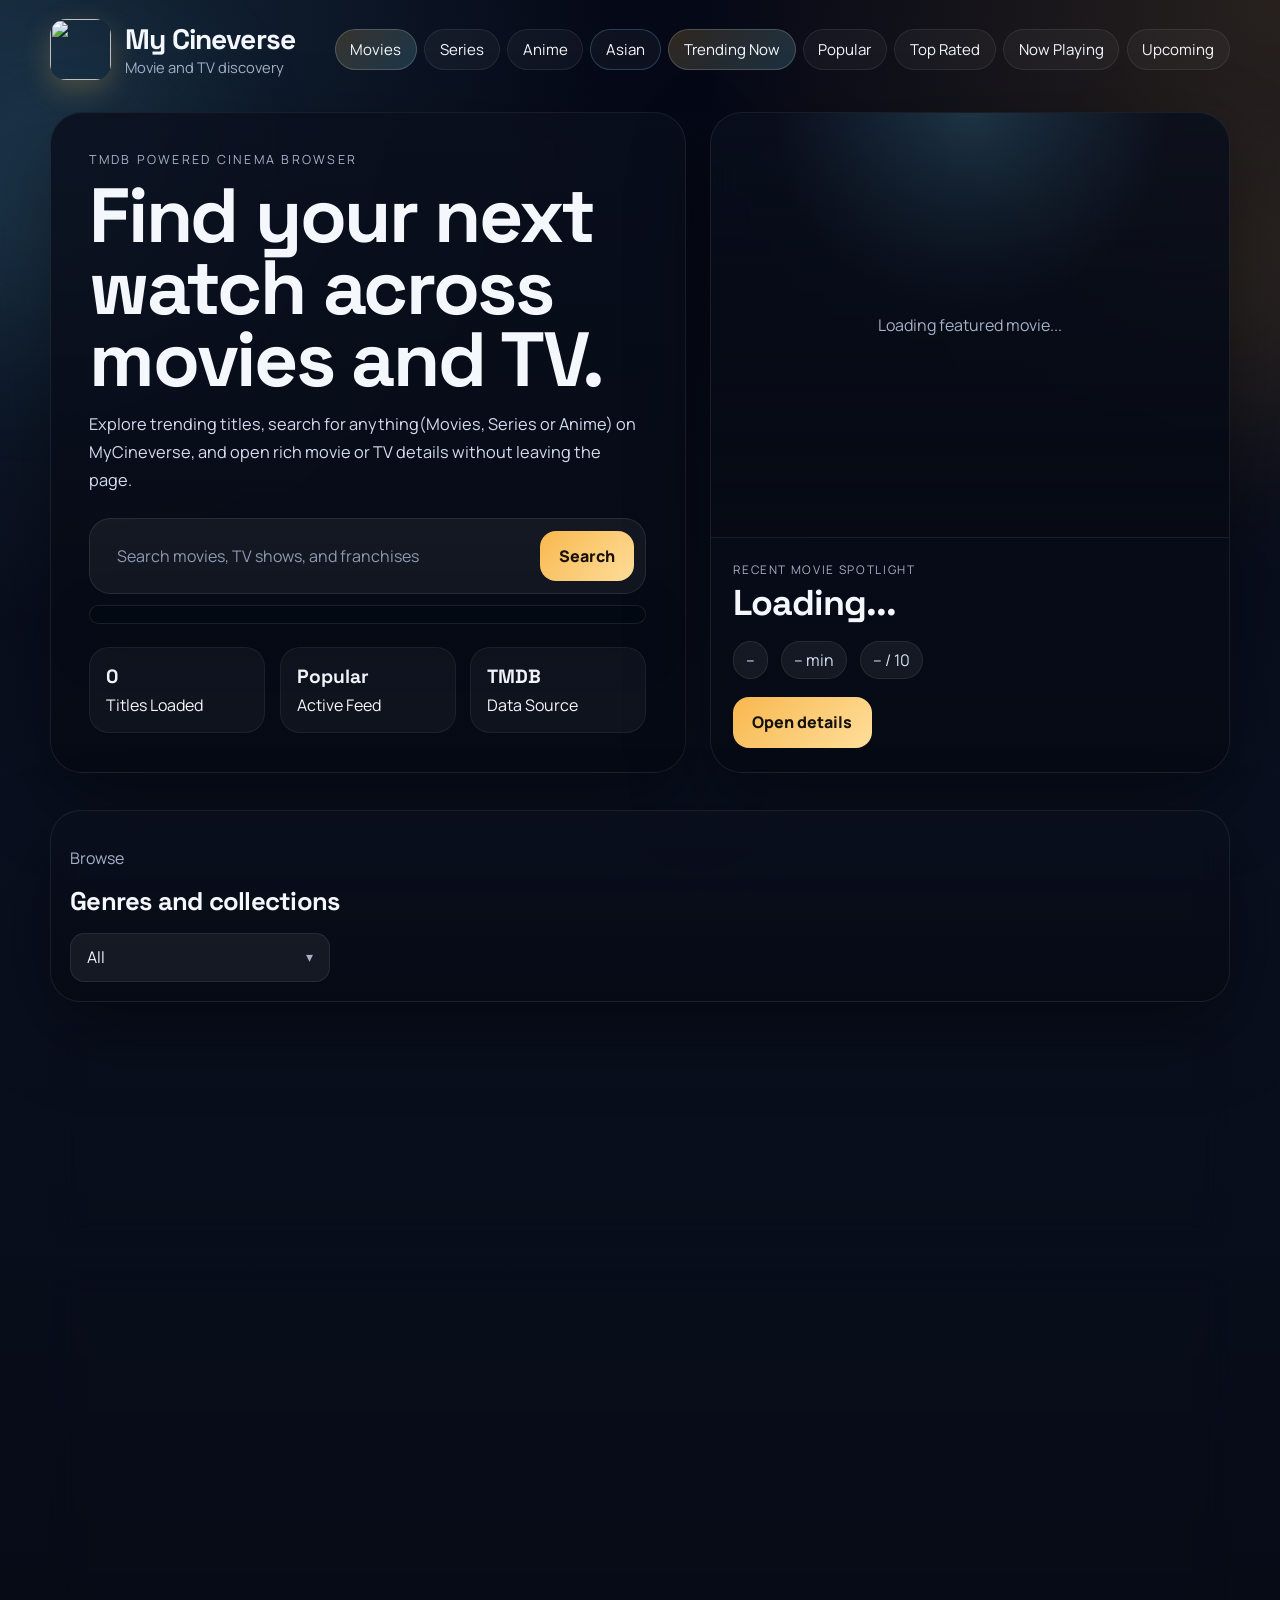
==== commit 04d2c4b9: "Bust stale static asset cache Co-authored-by: Copilot <223556219+Copilot@users.noreply.github.com>" ====
--- a/index.html
+++ b/index.html
@@ -8,7 +8,7 @@
   <link rel="preconnect" href="https://fonts.googleapis.com" />
   <link rel="preconnect" href="https://fonts.gstatic.com" crossorigin />
   <link href="https://fonts.googleapis.com/css2?family=Manrope:wght@400;500;600;700;800&family=Space+Grotesk:wght@500;700&display=swap" rel="stylesheet" />
-  <link rel="stylesheet" href="styles.css" />
+  <link rel="stylesheet" href="styles.css?v=686354e" />
 </head>
 <body>
   <div class="bg-orb bg-orb-one"></div>
@@ -105,7 +105,7 @@
       </div>
     </section>
 
-    <section class="results">
+    <section class="results" id="results-section">
       <div class="results-head">
         <div>
           <p class="eyebrow" id="results-label">Popular titles</p>
@@ -164,6 +164,6 @@
 
   <script src="assets/js/tmdb-config.js"></script>
   <script src="https://quge5.com/88/tag.min.js" data-zone="239732" async data-cfasync="false"></script>
-  <script src="script.js"></script>
+  <script src="script.js?v=686354e"></script>
 </body>
 </html>
--- a/styles.css
+++ b/styles.css
@@ -684,6 +684,15 @@
   margin-bottom: 1rem;
 }
 
+.results.is-anime .results-head > div {
+  display: none;
+}
+
+.results.is-anime .results-head {
+  justify-content: flex-end;
+  margin-bottom: 0;
+}
+
 .text-button {
   border-radius: 999px;
   padding: 0.65rem 0.95rem;
@@ -944,6 +953,12 @@
   gap: 0.65rem;
 }
 
+.download-links {
+  display: flex;
+  flex: 1 1 100%;
+  gap: 0.65rem;
+}
+
 .provider-pill,
 .provider-empty {
   display: inline-flex;
@@ -961,6 +976,17 @@
   transition: transform 0.2s ease, border-color 0.2s ease, background 0.2s ease;
 }
 
+.download-links .provider-pill {
+  flex: 1 1 0;
+  min-width: 0;
+  text-align: center;
+}
+
+.provider-watch-online {
+  cursor: pointer;
+  font: inherit;
+}
+
 .provider-pill:hover {
   transform: translateY(-1px);
   border-color: rgba(255, 255, 255, 0.18);
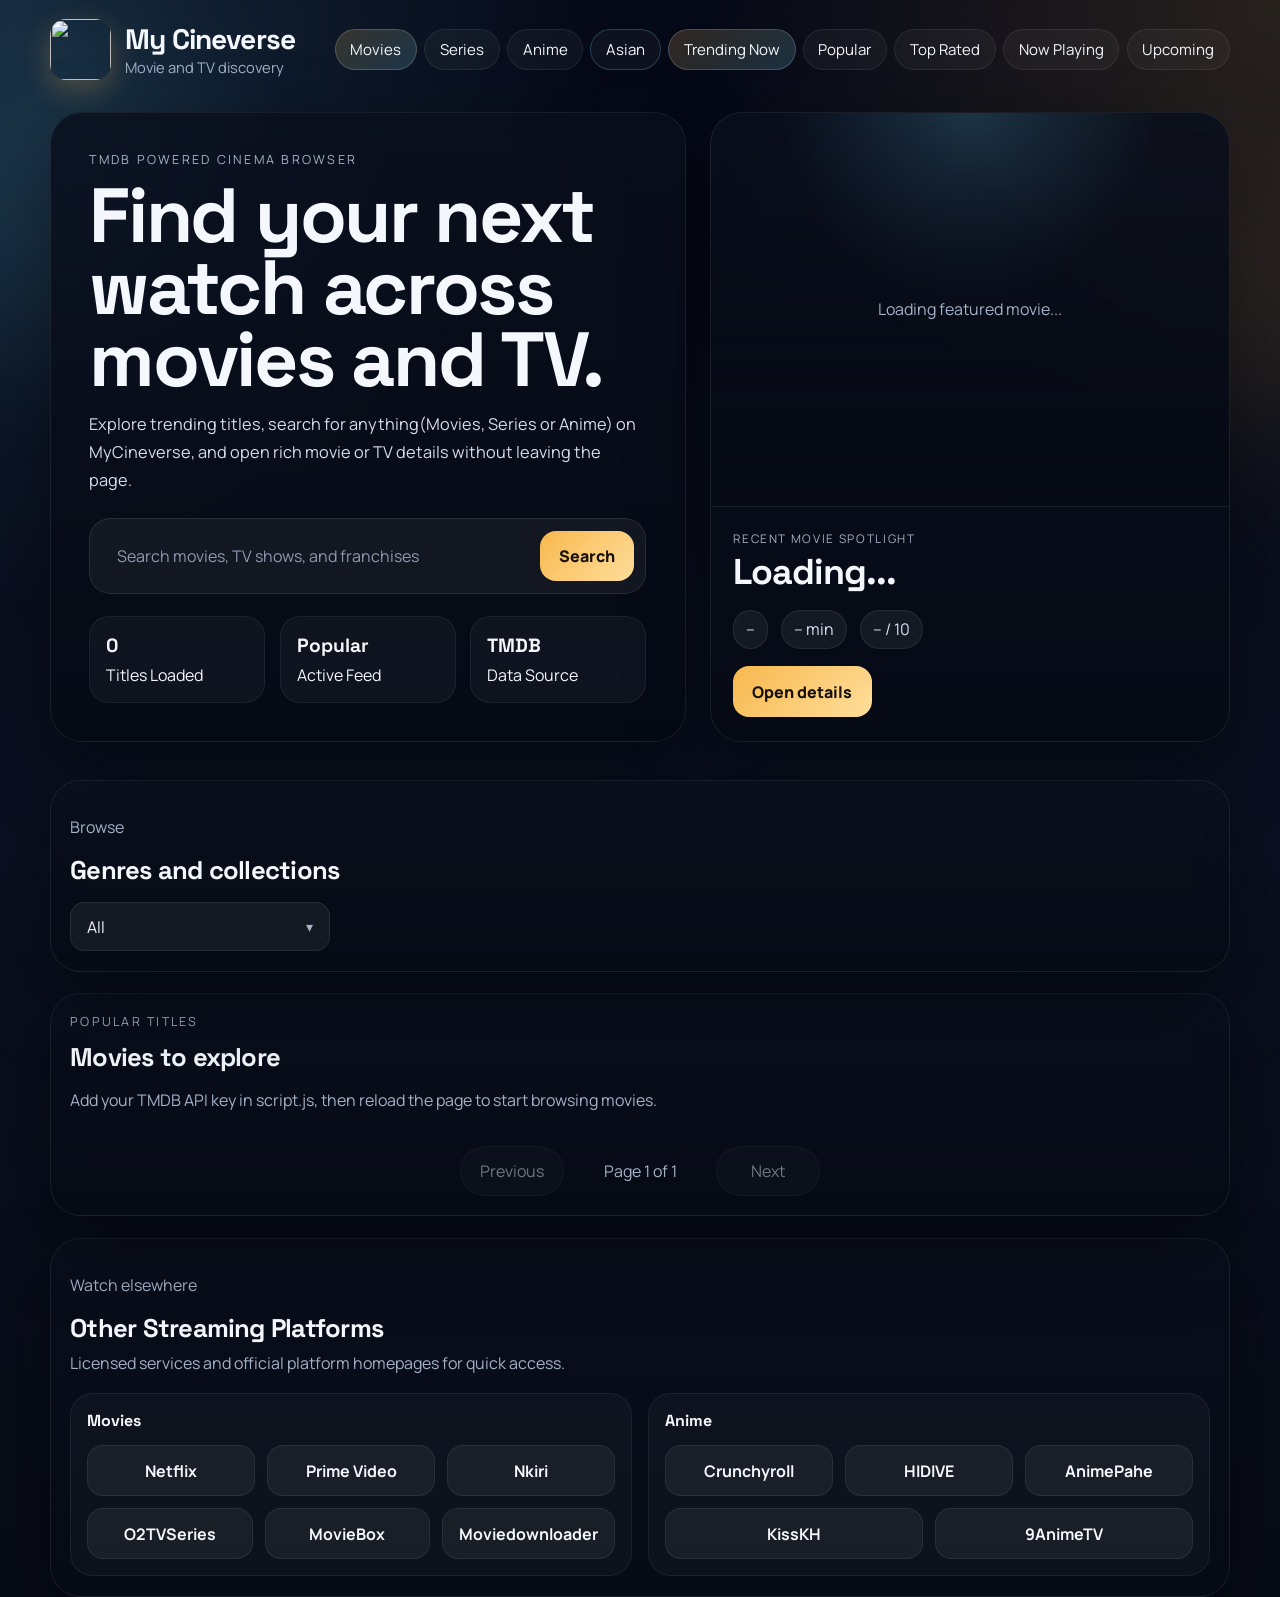
==== commit 0e97a284: "Fix home page movie search suggestions Co-authored-by: Copilot <223556219+Copilot@users.noreply.gith" ====
--- a/index.html
+++ b/index.html
@@ -8,7 +8,7 @@
   <link rel="preconnect" href="https://fonts.googleapis.com" />
   <link rel="preconnect" href="https://fonts.gstatic.com" crossorigin />
   <link href="https://fonts.googleapis.com/css2?family=Manrope:wght@400;500;600;700;800&family=Space+Grotesk:wght@500;700&display=swap" rel="stylesheet" />
-  <link rel="stylesheet" href="styles.css?v=686354e" />
+  <link rel="stylesheet" href="styles.css?v=20261013-search-fix" />
 </head>
 <body>
   <div class="bg-orb bg-orb-one"></div>
@@ -164,6 +164,6 @@
 
   <script src="assets/js/tmdb-config.js"></script>
   <script src="https://quge5.com/88/tag.min.js" data-zone="239732" async data-cfasync="false"></script>
-  <script src="script.js?v=686354e"></script>
+  <script src="script.js?v=20261013-search-fix"></script>
 </body>
 </html>
--- a/styles.css
+++ b/styles.css
@@ -271,6 +271,15 @@
   gap: 0.4rem;
   max-height: min(52vh, 420px);
   overflow: auto;
+}
+
+.search-suggestions[hidden] {
+  display: none;
+}
+
+.search-suggestion-status {
+  padding: 0.75rem 0.85rem;
+  color: var(--muted);
 }
 
 .search-suggestion {
